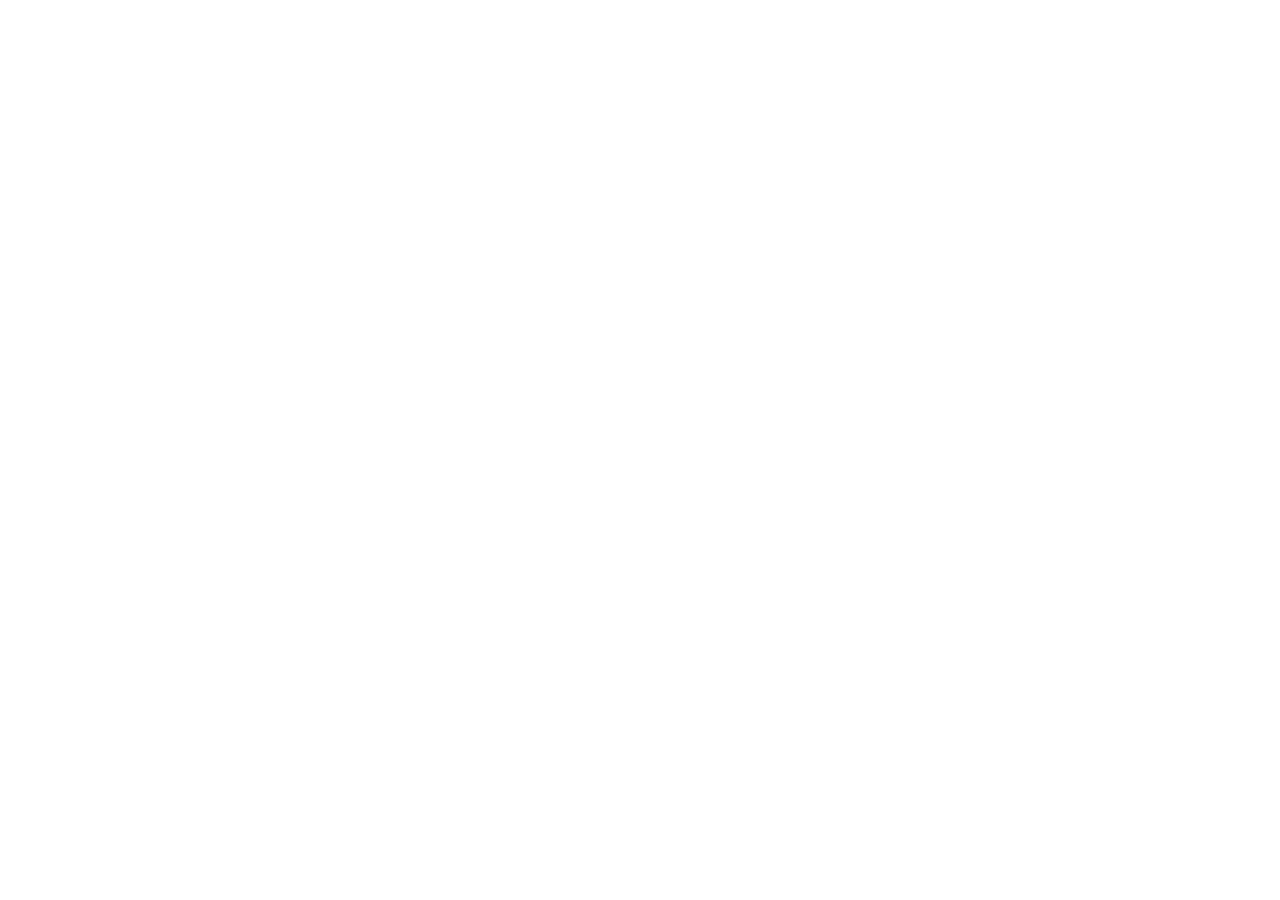
==== privacy/index.html @ 6f55f3c9 "Publish Clarivoz web app 1.0.1 for GitHub Pages. Static build with /clarivoz/ base path, SPA route f" ====
<!doctype html>
<html lang="en">
  <head>
    <meta charset="UTF-8" />
    <meta name="viewport" content="width=device-width, initial-scale=1, viewport-fit=cover" />
    <meta name="theme-color" content="#0c2340" />
    <meta
      name="description"
      content="Clarivoz — Clear voice. Clear message. Leader presence. A bilingual English and Spanish diction and leadership speaking coach. 10 minutes a day."
    />
    <link rel="icon" type="image/svg+xml" href="/clarivoz/favicon.svg" />
    <title>Clarivoz — Diction & Leadership</title>
    <script type="module" crossorigin src="/clarivoz/assets/index-axXz-Ul8.js"></script>
    <link rel="modulepreload" crossorigin href="/clarivoz/assets/vendor-BoSAzpw7.js">
    <link rel="modulepreload" crossorigin href="/clarivoz/assets/content-C00dd72_.js">
    <link rel="stylesheet" crossorigin href="/clarivoz/assets/index-Os71lF9S.css">
  <link rel="manifest" href="/clarivoz/manifest.webmanifest"></head>
  <body>
    <div id="root"></div>
  </body>
</html>
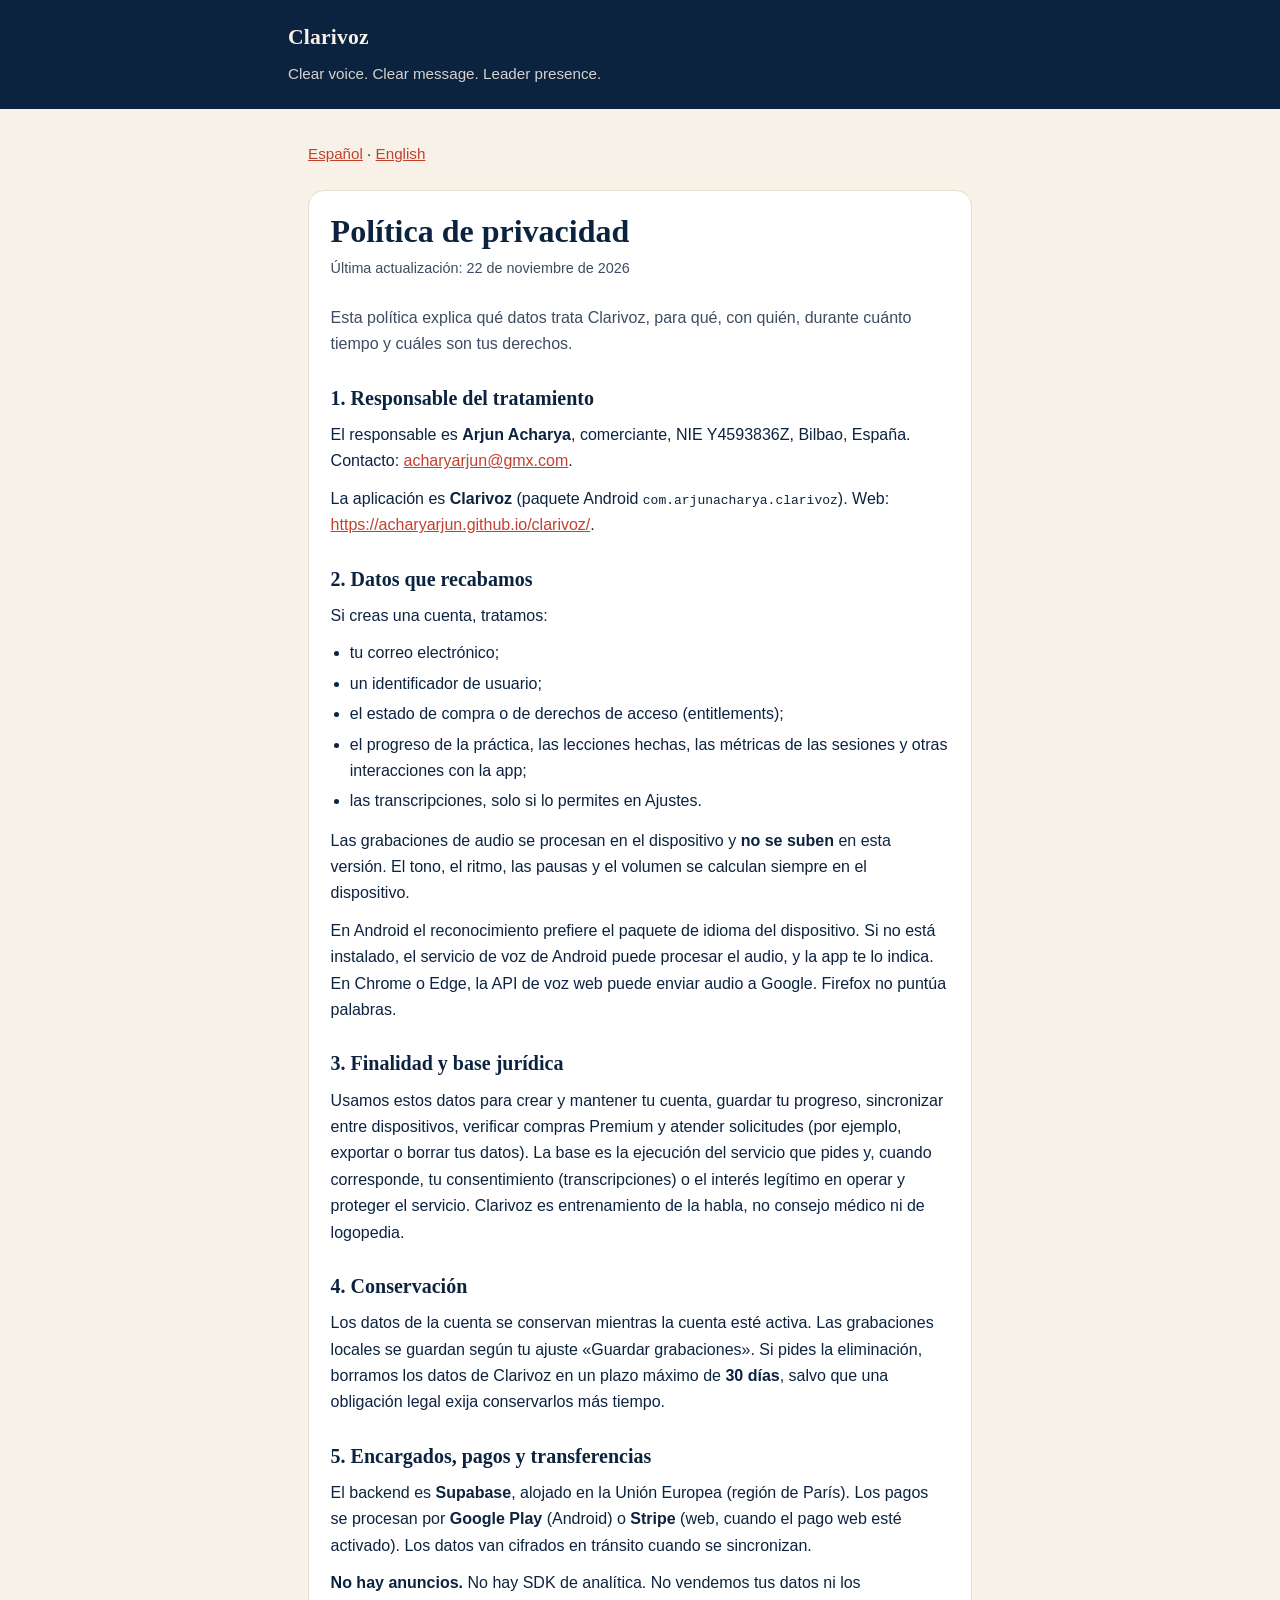
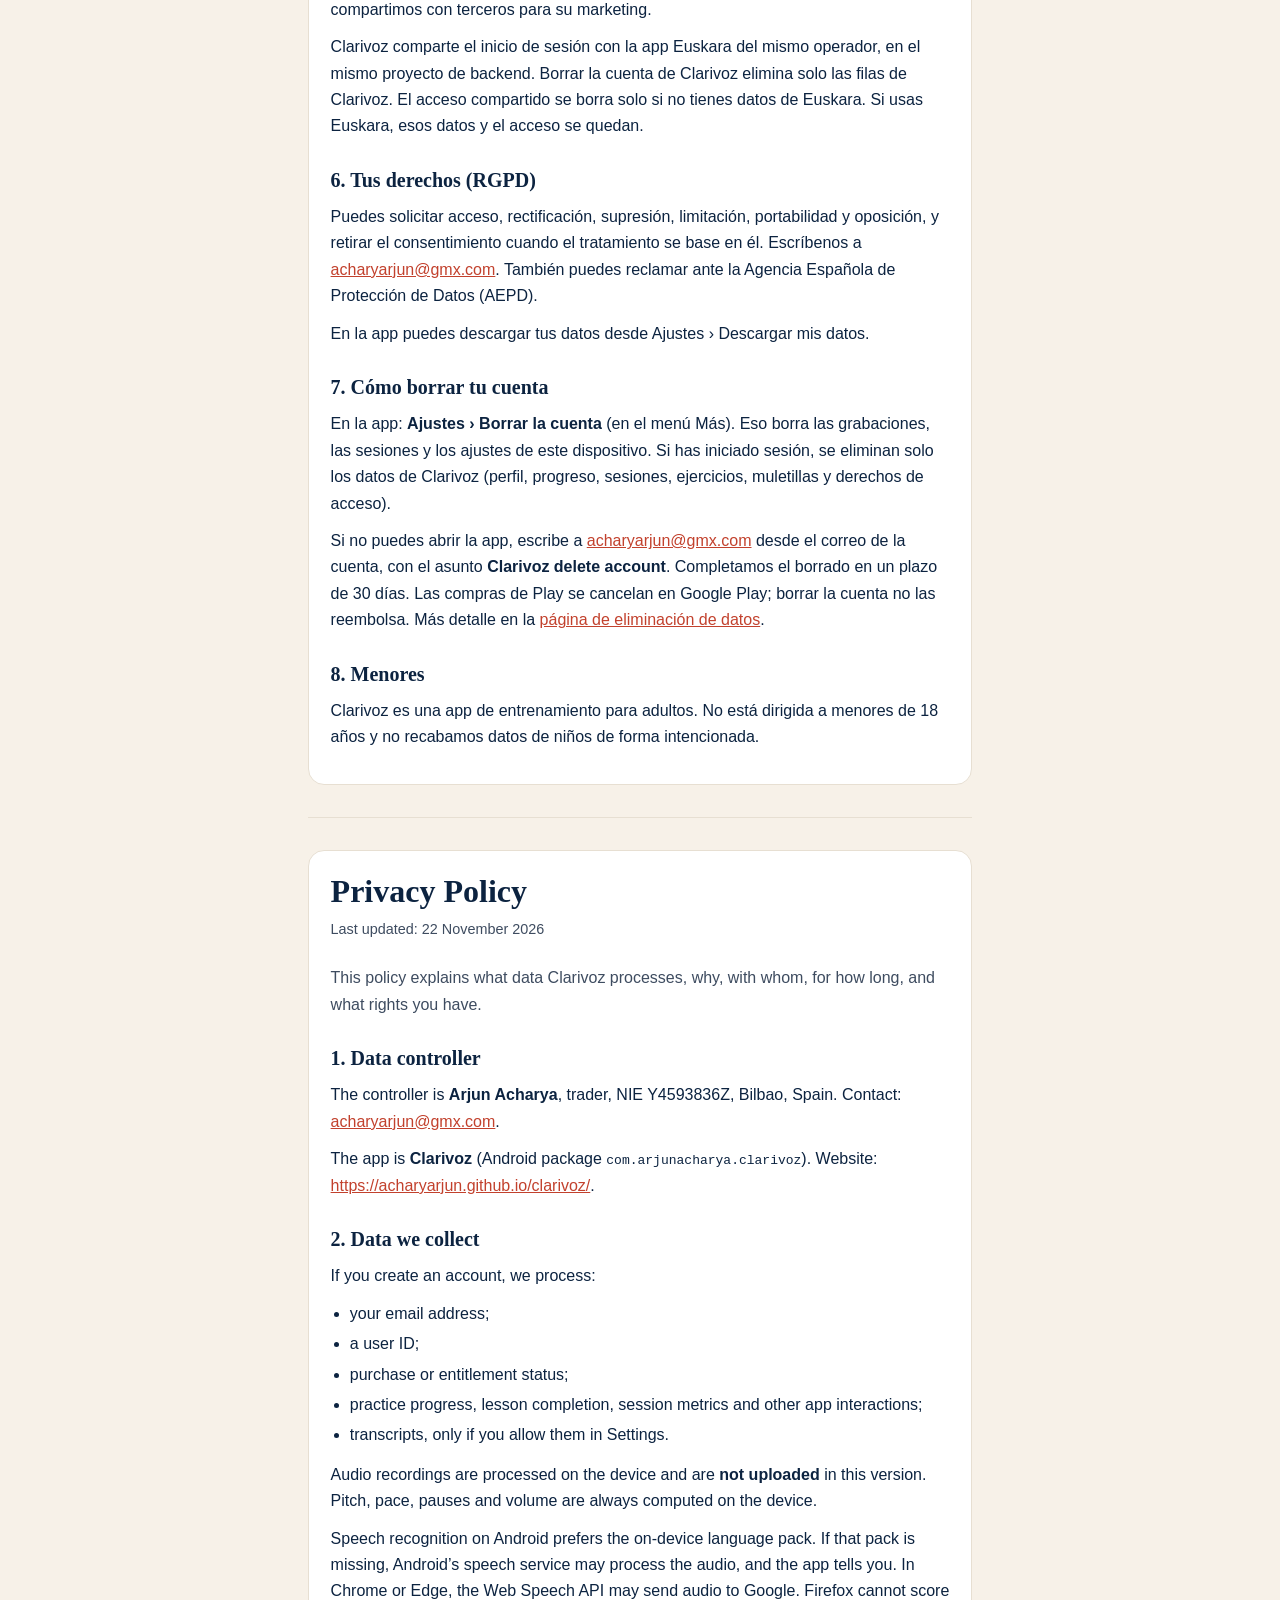
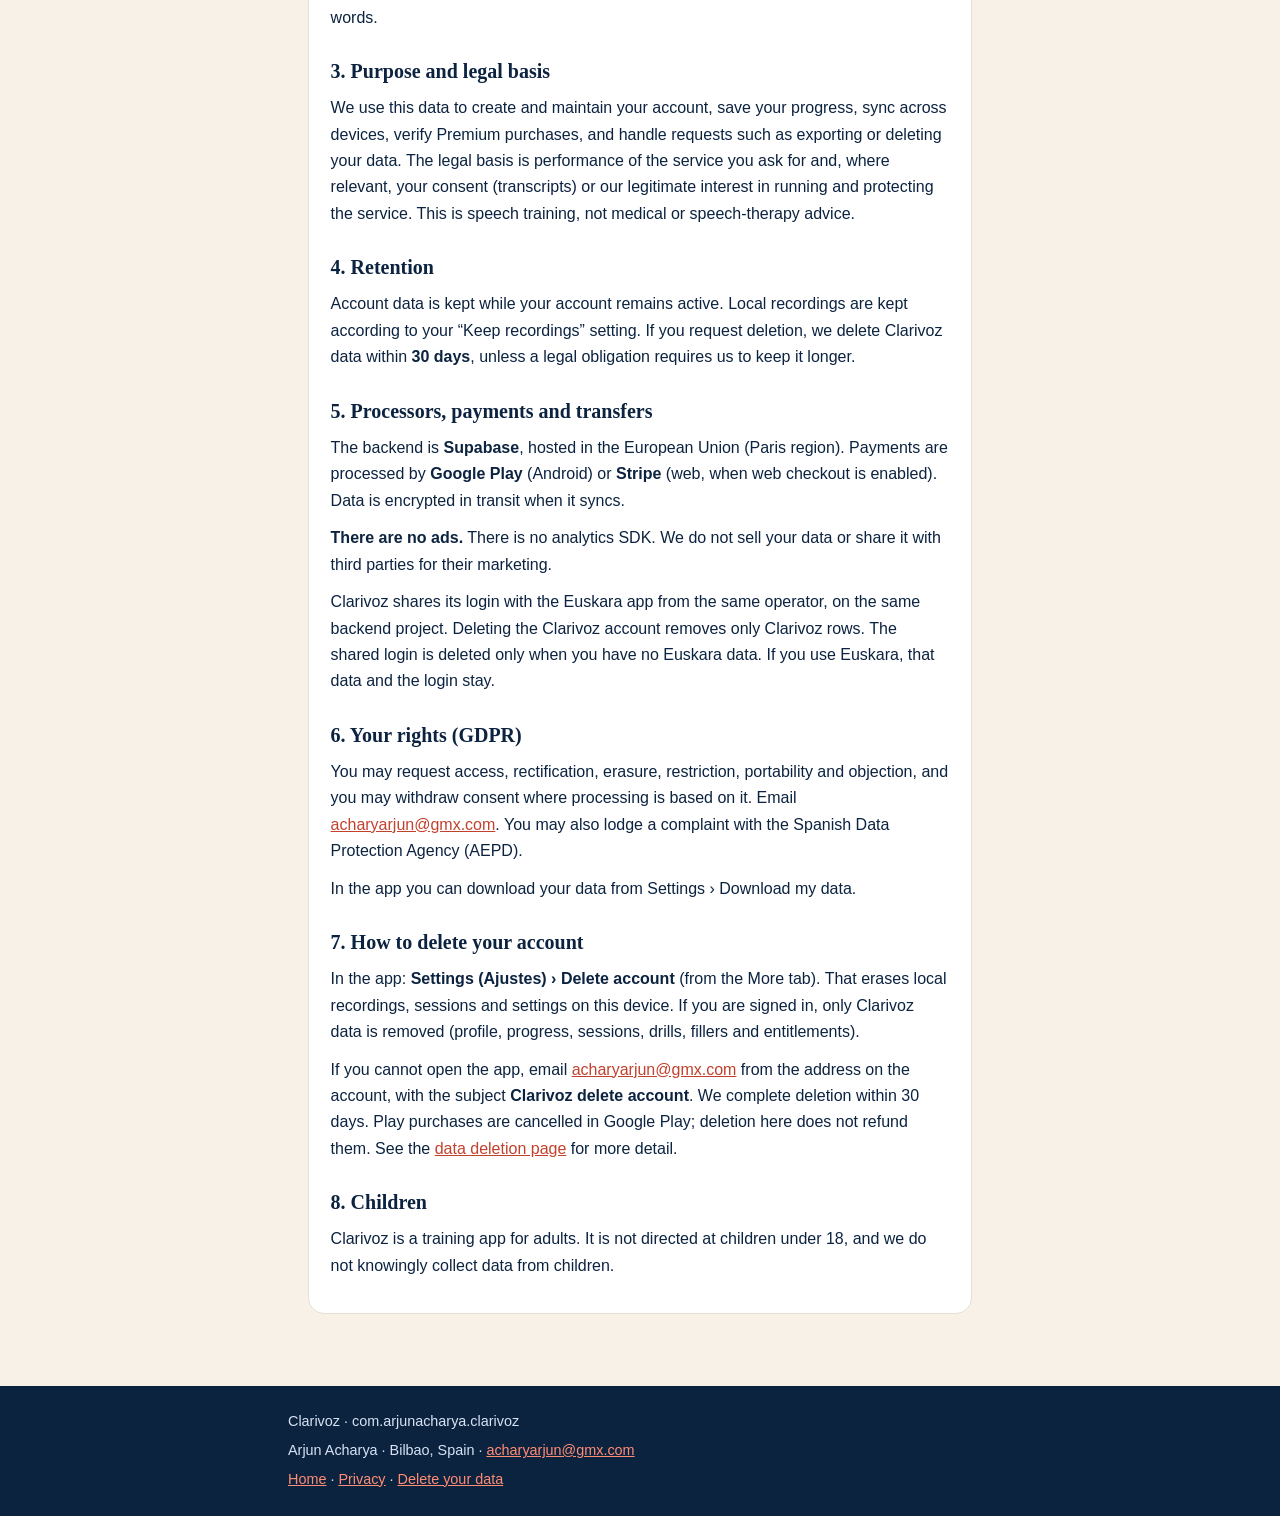
==== commit 1668f821: "Add static privacy and data-deletion pages for Play Console. Play cannot read the SPA shell at /priv" ====
--- a/privacy/index.html
+++ b/privacy/index.html
@@ -1,21 +1,185 @@
-<!doctype html>
-<html lang="en">
-  <head>
-    <meta charset="UTF-8" />
-    <meta name="viewport" content="width=device-width, initial-scale=1, viewport-fit=cover" />
-    <meta name="theme-color" content="#0c2340" />
-    <meta
-      name="description"
-      content="Clarivoz — Clear voice. Clear message. Leader presence. A bilingual English and Spanish diction and leadership speaking coach. 10 minutes a day."
-    />
-    <link rel="icon" type="image/svg+xml" href="/clarivoz/favicon.svg" />
-    <title>Clarivoz — Diction & Leadership</title>
-    <script type="module" crossorigin src="/clarivoz/assets/index-axXz-Ul8.js"></script>
-    <link rel="modulepreload" crossorigin href="/clarivoz/assets/vendor-BoSAzpw7.js">
-    <link rel="modulepreload" crossorigin href="/clarivoz/assets/content-C00dd72_.js">
-    <link rel="stylesheet" crossorigin href="/clarivoz/assets/index-Os71lF9S.css">
-  <link rel="manifest" href="/clarivoz/manifest.webmanifest"></head>
-  <body>
-    <div id="root"></div>
-  </body>
+<!DOCTYPE html>
+<html lang="es">
+<head>
+  <meta charset="utf-8" />
+  <meta name="viewport" content="width=device-width, initial-scale=1" />
+  <meta name="theme-color" content="#0c2340" />
+  <meta name="description" content="Política de privacidad de Clarivoz / Clarivoz Privacy Policy. Responsable: Arjun Acharya, Bilbao, España." />
+  <title>Privacidad · Clarivoz Privacy Policy</title>
+  <link rel="canonical" href="https://acharyarjun.github.io/clarivoz/privacy/" />
+  <link rel="icon" type="image/svg+xml" href="/clarivoz/favicon.svg" />
+  <style>
+    :root { color-scheme: light; }
+    * { box-sizing: border-box; }
+    body {
+      margin: 0;
+      font-family: Outfit, "Avenir Next", "Segoe UI", sans-serif;
+      background: #f7f1e8;
+      color: #0c2340;
+      line-height: 1.65;
+    }
+    header {
+      background: #0c2340;
+      color: #f7f1e8;
+      padding: 1.25rem 1.25rem 1.4rem;
+    }
+    header .wrap, main, footer .wrap { max-width: 44rem; margin: 0 auto; }
+    header a { color: #f7f1e8; text-decoration: none; }
+    header .brand {
+      font-family: Fraunces, Georgia, serif;
+      font-weight: 700;
+      font-size: 1.35rem;
+      letter-spacing: 0.01em;
+    }
+    header p { margin: 0.35rem 0 0; opacity: 0.85; font-size: 0.95rem; }
+    main { padding: 2rem 1.25rem 3rem; }
+    h1, h2 {
+      font-family: Fraunces, Georgia, serif;
+      font-weight: 650;
+      line-height: 1.25;
+      color: #0c2340;
+    }
+    h1 { font-size: 2rem; margin: 0 0 0.4rem; }
+    h2 { font-size: 1.25rem; margin: 1.75rem 0 0.5rem; }
+    .lede { color: #3e4c60; margin: 0 0 1.25rem; }
+    .updated { color: #3e4c60; font-size: 0.9rem; margin: 0 0 1.5rem; }
+    nav.langs { margin: 0 0 1.5rem; font-size: 0.95rem; }
+    nav.langs a { color: #c2412d; }
+    section {
+      background: #fff;
+      border: 1px solid #e7dfd2;
+      border-radius: 16px;
+      padding: 1.25rem 1.35rem 1.4rem;
+      margin: 0 0 1.5rem;
+    }
+    p { margin: 0.7rem 0; }
+    ul { margin: 0.4rem 0 0.8rem; padding-left: 1.2rem; }
+    li { margin: 0.25rem 0; }
+    a { color: #c2412d; }
+    .contact { word-break: break-word; }
+    footer {
+      background: #0c2340;
+      color: #d7e3f4;
+      padding: 1.25rem;
+      font-size: 0.9rem;
+    }
+    footer a { color: #ff8d74; }
+    footer p { margin: 0.3rem 0; }
+    hr.lang {
+      border: 0;
+      border-top: 1px solid #e7dfd2;
+      margin: 2rem 0;
+    }
+  </style>
+</head>
+<body>
+  <header>
+    <div class="wrap">
+      <a class="brand" href="/clarivoz/">Clarivoz</a>
+      <p>Clear voice. Clear message. Leader presence.</p>
+    </div>
+  </header>
+  <main>
+    <nav class="langs">
+      <a href="#es">Español</a> · <a href="#en">English</a>
+    </nav>
+
+    <section id="es">
+      <h1>Política de privacidad</h1>
+      <p class="updated">Última actualización: 22 de noviembre de 2026</p>
+      <p class="lede">Esta política explica qué datos trata Clarivoz, para qué, con quién, durante cuánto tiempo y cuáles son tus derechos.</p>
+
+      <h2>1. Responsable del tratamiento</h2>
+      <p>El responsable es <strong>Arjun Acharya</strong>, comerciante, NIE Y4593836Z, Bilbao, España. Contacto: <a class="contact" href="mailto:acharyarjun@gmx.com">acharyarjun@gmx.com</a>.</p>
+      <p>La aplicación es <strong>Clarivoz</strong> (paquete Android <code>com.arjunacharya.clarivoz</code>). Web: <a href="https://acharyarjun.github.io/clarivoz/">https://acharyarjun.github.io/clarivoz/</a>.</p>
+
+      <h2>2. Datos que recabamos</h2>
+      <p>Si creas una cuenta, tratamos:</p>
+      <ul>
+        <li>tu correo electrónico;</li>
+        <li>un identificador de usuario;</li>
+        <li>el estado de compra o de derechos de acceso (entitlements);</li>
+        <li>el progreso de la práctica, las lecciones hechas, las métricas de las sesiones y otras interacciones con la app;</li>
+        <li>las transcripciones, solo si lo permites en Ajustes.</li>
+      </ul>
+      <p>Las grabaciones de audio se procesan en el dispositivo y <strong>no se suben</strong> en esta versión. El tono, el ritmo, las pausas y el volumen se calculan siempre en el dispositivo.</p>
+      <p>En Android el reconocimiento prefiere el paquete de idioma del dispositivo. Si no está instalado, el servicio de voz de Android puede procesar el audio, y la app te lo indica. En Chrome o Edge, la API de voz web puede enviar audio a Google. Firefox no puntúa palabras.</p>
+
+      <h2>3. Finalidad y base jurídica</h2>
+      <p>Usamos estos datos para crear y mantener tu cuenta, guardar tu progreso, sincronizar entre dispositivos, verificar compras Premium y atender solicitudes (por ejemplo, exportar o borrar tus datos). La base es la ejecución del servicio que pides y, cuando corresponde, tu consentimiento (transcripciones) o el interés legítimo en operar y proteger el servicio. Clarivoz es entrenamiento de la habla, no consejo médico ni de logopedia.</p>
+
+      <h2>4. Conservación</h2>
+      <p>Los datos de la cuenta se conservan mientras la cuenta esté activa. Las grabaciones locales se guardan según tu ajuste «Guardar grabaciones». Si pides la eliminación, borramos los datos de Clarivoz en un plazo máximo de <strong>30 días</strong>, salvo que una obligación legal exija conservarlos más tiempo.</p>
+
+      <h2>5. Encargados, pagos y transferencias</h2>
+      <p>El backend es <strong>Supabase</strong>, alojado en la Unión Europea (región de París). Los pagos se procesan por <strong>Google Play</strong> (Android) o <strong>Stripe</strong> (web, cuando el pago web esté activado). Los datos van cifrados en tránsito cuando se sincronizan.</p>
+      <p><strong>No hay anuncios.</strong> No hay SDK de analítica. No vendemos tus datos ni los compartimos con terceros para su marketing.</p>
+      <p>Clarivoz comparte el inicio de sesión con la app Euskara del mismo operador, en el mismo proyecto de backend. Borrar la cuenta de Clarivoz elimina solo las filas de Clarivoz. El acceso compartido se borra solo si no tienes datos de Euskara. Si usas Euskara, esos datos y el acceso se quedan.</p>
+
+      <h2>6. Tus derechos (RGPD)</h2>
+      <p>Puedes solicitar acceso, rectificación, supresión, limitación, portabilidad y oposición, y retirar el consentimiento cuando el tratamiento se base en él. Escríbenos a <a class="contact" href="mailto:acharyarjun@gmx.com">acharyarjun@gmx.com</a>. También puedes reclamar ante la Agencia Española de Protección de Datos (AEPD).</p>
+      <p>En la app puedes descargar tus datos desde Ajustes › Descargar mis datos.</p>
+
+      <h2>7. Cómo borrar tu cuenta</h2>
+      <p>En la app: <strong>Ajustes › Borrar la cuenta</strong> (en el menú Más). Eso borra las grabaciones, las sesiones y los ajustes de este dispositivo. Si has iniciado sesión, se eliminan solo los datos de Clarivoz (perfil, progreso, sesiones, ejercicios, muletillas y derechos de acceso).</p>
+      <p>Si no puedes abrir la app, escribe a <a class="contact" href="mailto:acharyarjun@gmx.com?subject=Clarivoz%20delete%20account">acharyarjun@gmx.com</a> desde el correo de la cuenta, con el asunto <strong>Clarivoz delete account</strong>. Completamos el borrado en un plazo de 30 días. Las compras de Play se cancelan en Google Play; borrar la cuenta no las reembolsa. Más detalle en la <a href="/clarivoz/data-deletion/">página de eliminación de datos</a>.</p>
+
+      <h2>8. Menores</h2>
+      <p>Clarivoz es una app de entrenamiento para adultos. No está dirigida a menores de 18 años y no recabamos datos de niños de forma intencionada.</p>
+    </section>
+
+    <hr class="lang" />
+
+    <section id="en">
+      <h1>Privacy Policy</h1>
+      <p class="updated">Last updated: 22 November 2026</p>
+      <p class="lede">This policy explains what data Clarivoz processes, why, with whom, for how long, and what rights you have.</p>
+
+      <h2>1. Data controller</h2>
+      <p>The controller is <strong>Arjun Acharya</strong>, trader, NIE Y4593836Z, Bilbao, Spain. Contact: <a class="contact" href="mailto:acharyarjun@gmx.com">acharyarjun@gmx.com</a>.</p>
+      <p>The app is <strong>Clarivoz</strong> (Android package <code>com.arjunacharya.clarivoz</code>). Website: <a href="https://acharyarjun.github.io/clarivoz/">https://acharyarjun.github.io/clarivoz/</a>.</p>
+
+      <h2>2. Data we collect</h2>
+      <p>If you create an account, we process:</p>
+      <ul>
+        <li>your email address;</li>
+        <li>a user ID;</li>
+        <li>purchase or entitlement status;</li>
+        <li>practice progress, lesson completion, session metrics and other app interactions;</li>
+        <li>transcripts, only if you allow them in Settings.</li>
+      </ul>
+      <p>Audio recordings are processed on the device and are <strong>not uploaded</strong> in this version. Pitch, pace, pauses and volume are always computed on the device.</p>
+      <p>Speech recognition on Android prefers the on-device language pack. If that pack is missing, Android’s speech service may process the audio, and the app tells you. In Chrome or Edge, the Web Speech API may send audio to Google. Firefox cannot score words.</p>
+
+      <h2>3. Purpose and legal basis</h2>
+      <p>We use this data to create and maintain your account, save your progress, sync across devices, verify Premium purchases, and handle requests such as exporting or deleting your data. The legal basis is performance of the service you ask for and, where relevant, your consent (transcripts) or our legitimate interest in running and protecting the service. This is speech training, not medical or speech-therapy advice.</p>
+
+      <h2>4. Retention</h2>
+      <p>Account data is kept while your account remains active. Local recordings are kept according to your “Keep recordings” setting. If you request deletion, we delete Clarivoz data within <strong>30 days</strong>, unless a legal obligation requires us to keep it longer.</p>
+
+      <h2>5. Processors, payments and transfers</h2>
+      <p>The backend is <strong>Supabase</strong>, hosted in the European Union (Paris region). Payments are processed by <strong>Google Play</strong> (Android) or <strong>Stripe</strong> (web, when web checkout is enabled). Data is encrypted in transit when it syncs.</p>
+      <p><strong>There are no ads.</strong> There is no analytics SDK. We do not sell your data or share it with third parties for their marketing.</p>
+      <p>Clarivoz shares its login with the Euskara app from the same operator, on the same backend project. Deleting the Clarivoz account removes only Clarivoz rows. The shared login is deleted only when you have no Euskara data. If you use Euskara, that data and the login stay.</p>
+
+      <h2>6. Your rights (GDPR)</h2>
+      <p>You may request access, rectification, erasure, restriction, portability and objection, and you may withdraw consent where processing is based on it. Email <a class="contact" href="mailto:acharyarjun@gmx.com">acharyarjun@gmx.com</a>. You may also lodge a complaint with the Spanish Data Protection Agency (AEPD).</p>
+      <p>In the app you can download your data from Settings › Download my data.</p>
+
+      <h2>7. How to delete your account</h2>
+      <p>In the app: <strong>Settings (Ajustes) › Delete account</strong> (from the More tab). That erases local recordings, sessions and settings on this device. If you are signed in, only Clarivoz data is removed (profile, progress, sessions, drills, fillers and entitlements).</p>
+      <p>If you cannot open the app, email <a class="contact" href="mailto:acharyarjun@gmx.com?subject=Clarivoz%20delete%20account">acharyarjun@gmx.com</a> from the address on the account, with the subject <strong>Clarivoz delete account</strong>. We complete deletion within 30 days. Play purchases are cancelled in Google Play; deletion here does not refund them. See the <a href="/clarivoz/data-deletion/">data deletion page</a> for more detail.</p>
+
+      <h2>8. Children</h2>
+      <p>Clarivoz is a training app for adults. It is not directed at children under 18, and we do not knowingly collect data from children.</p>
+    </section>
+  </main>
+  <footer>
+    <div class="wrap">
+      <p>Clarivoz · com.arjunacharya.clarivoz</p>
+      <p>Arjun Acharya · Bilbao, Spain · <a class="contact" href="mailto:acharyarjun@gmx.com">acharyarjun@gmx.com</a></p>
+      <p><a href="/clarivoz/">Home</a> · <a href="/clarivoz/privacy/">Privacy</a> · <a href="/clarivoz/data-deletion/">Delete your data</a></p>
+    </div>
+  </footer>
+</body>
 </html>
